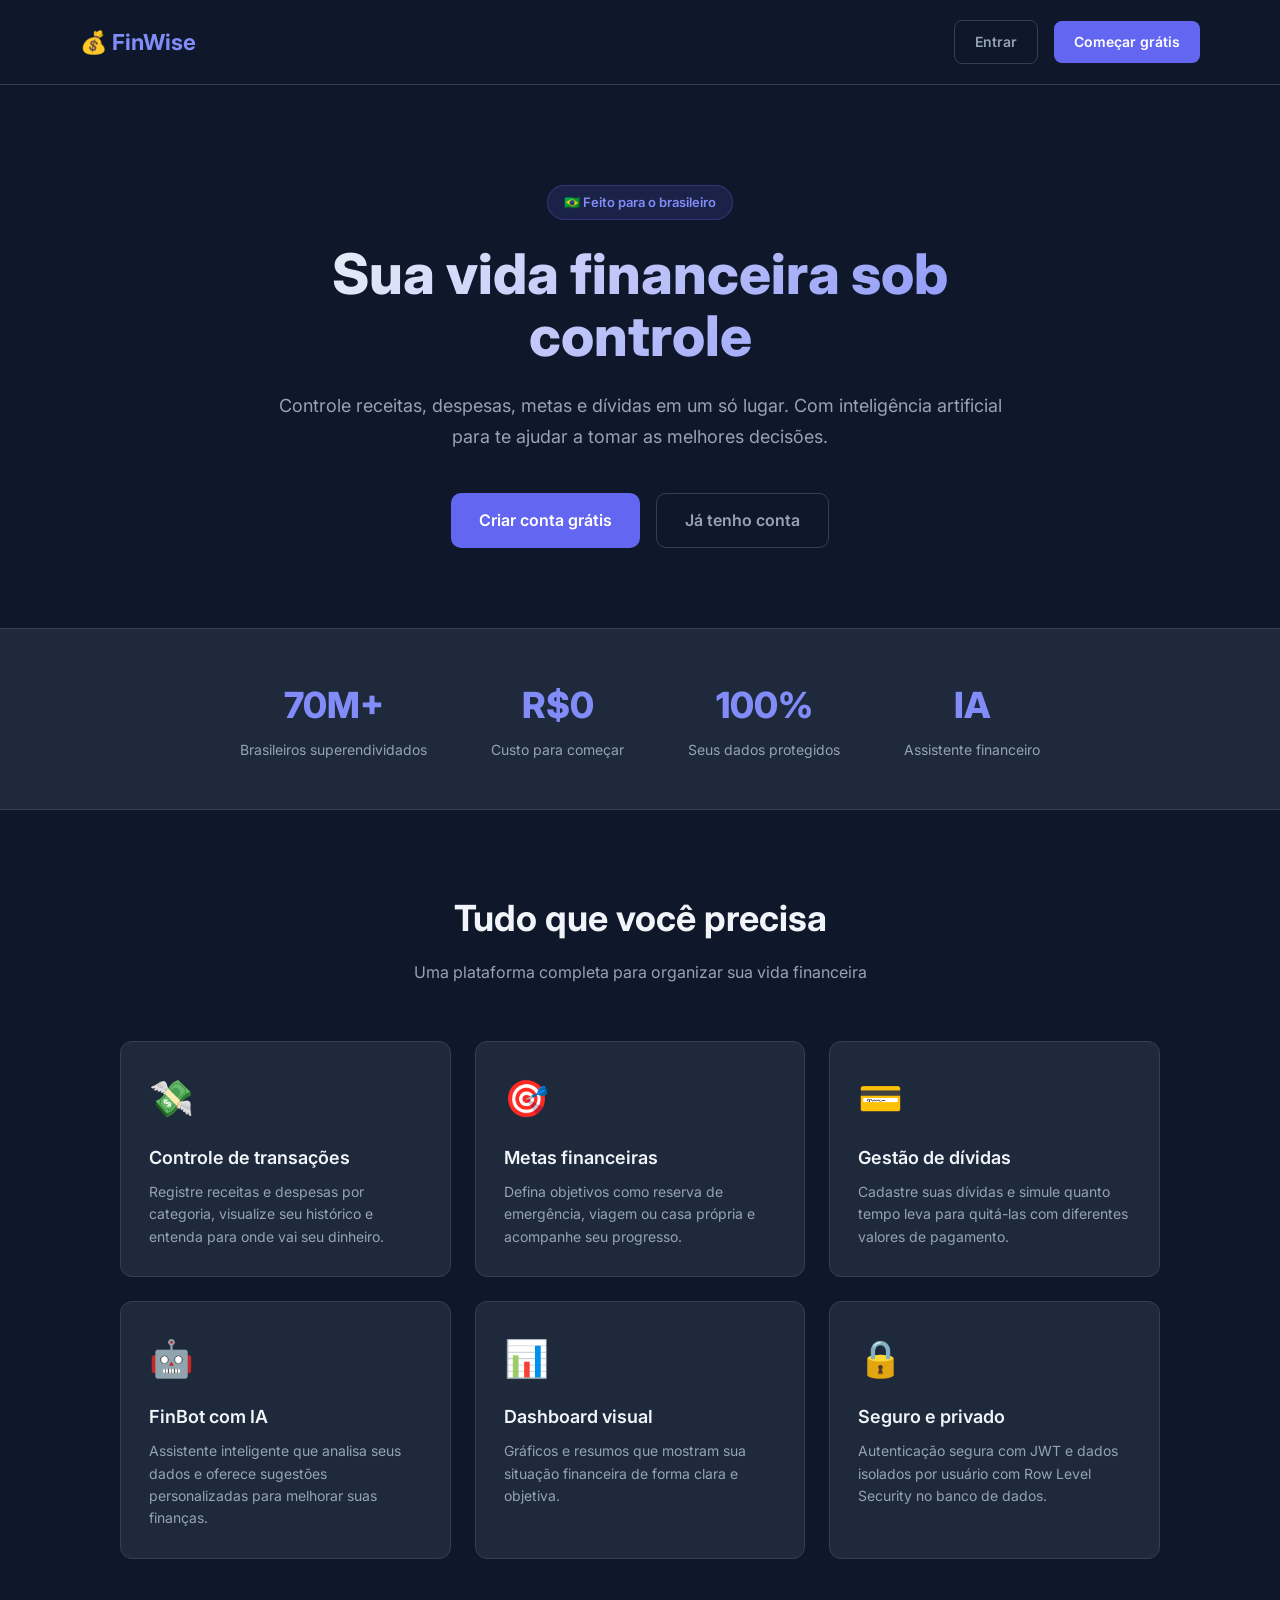
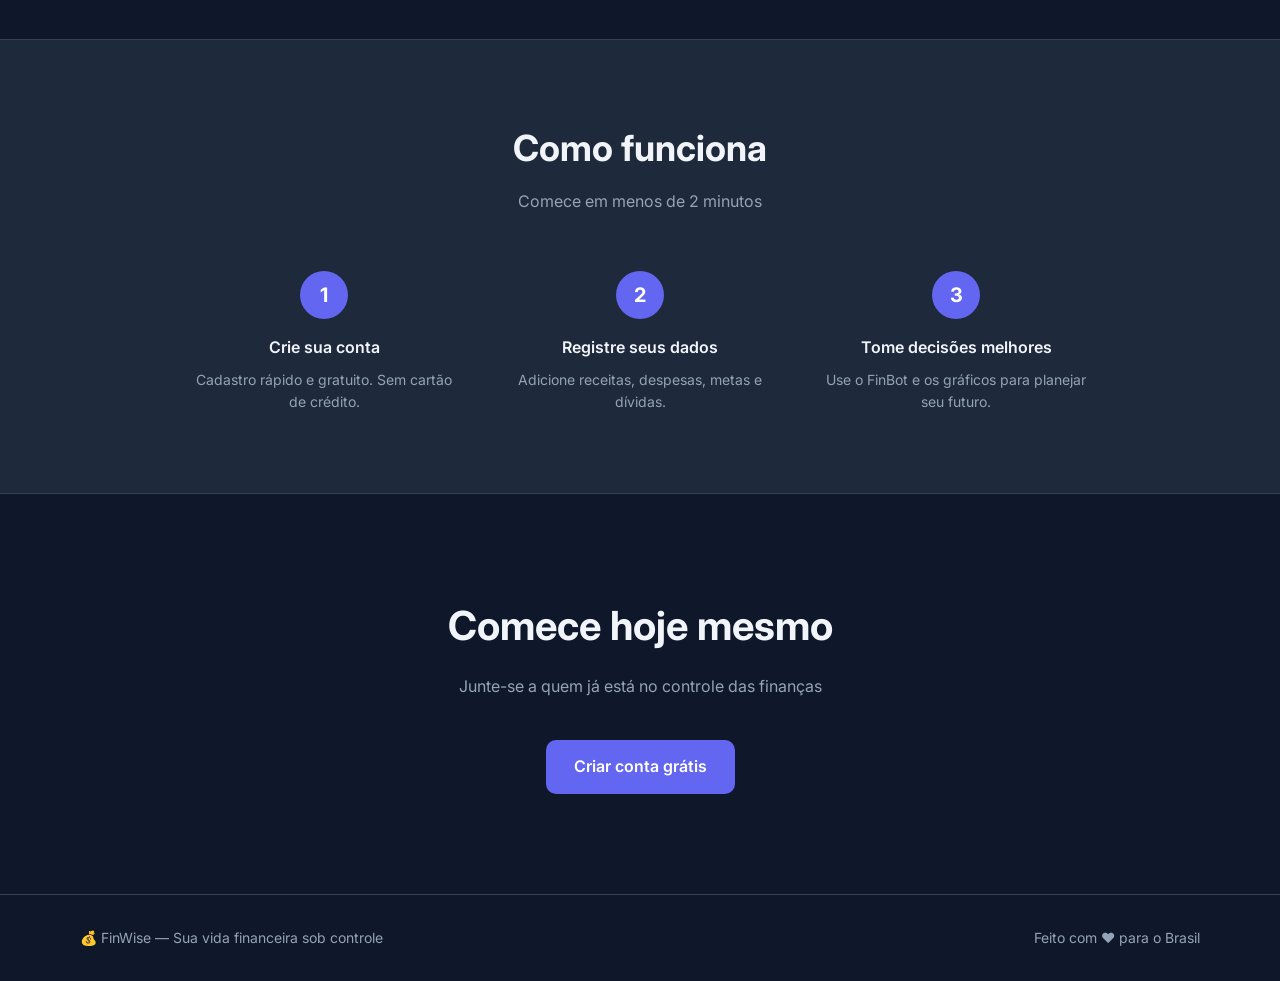
==== frontend/index.html @ f817a83b "feat: forgot password and reset password pages" ====
<!DOCTYPE html>
<html lang="pt-BR">
<head>
  <meta charset="UTF-8">
  <meta name="viewport" content="width=device-width, initial-scale=1.0">
  <title>FinWise — Sua vida financeira sob controle</title>
  <link rel="preconnect" href="https://fonts.googleapis.com">
  <link href="https://fonts.googleapis.com/css2?family=Inter:wght@400;500;600;700;800&display=swap" rel="stylesheet">
  <link rel="stylesheet" href="css/global.css">
  <style>
    /* ===== HERO ===== */
    .nav {
      display: flex;
      justify-content: space-between;
      align-items: center;
      padding: 20px 80px;
      border-bottom: 1px solid var(--border);
    }

    .nav-logo {
      font-size: 22px;
      font-weight: 700;
      color: var(--primary-light);
    }

    .nav-links {
      display: flex;
      gap: 16px;
      align-items: center;
    }

    .hero {
      text-align: center;
      padding: 100px 24px 80px;
      max-width: 800px;
      margin: 0 auto;
    }

    .hero-badge {
      display: inline-block;
      background: rgba(99,102,241,0.15);
      border: 1px solid rgba(99,102,241,0.3);
      color: var(--primary-light);
      padding: 6px 16px;
      border-radius: 99px;
      font-size: 13px;
      font-weight: 600;
      margin-bottom: 24px;
    }

    .hero h1 {
      font-size: 56px;
      font-weight: 800;
      line-height: 1.1;
      margin-bottom: 24px;
      background: linear-gradient(135deg, #f1f5f9, #818cf8);
      -webkit-background-clip: text;
      -webkit-text-fill-color: transparent;
    }

    .hero p {
      font-size: 18px;
      color: var(--text-muted);
      margin-bottom: 40px;
      line-height: 1.7;
    }

    .hero-btns {
      display: flex;
      gap: 16px;
      justify-content: center;
    }

    /* ===== STATS ===== */
    .stats {
      display: flex;
      justify-content: center;
      gap: 64px;
      padding: 48px;
      border-top: 1px solid var(--border);
      border-bottom: 1px solid var(--border);
      background: var(--bg-card);
    }

    .stat-item {
      text-align: center;
    }

    .stat-value {
      font-size: 36px;
      font-weight: 800;
      color: var(--primary-light);
    }

    .stat-label {
      font-size: 14px;
      color: var(--text-muted);
      margin-top: 4px;
    }

    /* ===== FEATURES ===== */
    .features {
      padding: 80px 80px;
      max-width: 1200px;
      margin: 0 auto;
    }

    .section-title {
      text-align: center;
      font-size: 36px;
      font-weight: 700;
      margin-bottom: 12px;
    }

    .section-subtitle {
      text-align: center;
      color: var(--text-muted);
      font-size: 16px;
      margin-bottom: 56px;
    }

    .features-grid {
      display: grid;
      grid-template-columns: repeat(3, 1fr);
      gap: 24px;
    }

    .feature-card {
      background: var(--bg-card);
      border: 1px solid var(--border);
      border-radius: var(--radius);
      padding: 28px;
      transition: border-color 0.2s, transform 0.2s;
    }

    .feature-card:hover {
      border-color: var(--primary);
      transform: translateY(-4px);
    }

    .feature-icon {
      font-size: 36px;
      margin-bottom: 16px;
    }

    .feature-card h3 {
      font-size: 18px;
      font-weight: 600;
      margin-bottom: 8px;
    }

    .feature-card p {
      font-size: 14px;
      color: var(--text-muted);
      line-height: 1.6;
    }

    /* ===== HOW IT WORKS ===== */
    .how {
      background: var(--bg-card);
      border-top: 1px solid var(--border);
      border-bottom: 1px solid var(--border);
      padding: 80px;
    }

    .steps {
      display: flex;
      justify-content: center;
      gap: 48px;
      max-width: 900px;
      margin: 0 auto;
    }

    .step {
      text-align: center;
      flex: 1;
    }

    .step-number {
      width: 48px;
      height: 48px;
      border-radius: 50%;
      background: var(--primary);
      color: white;
      font-size: 20px;
      font-weight: 700;
      display: flex;
      align-items: center;
      justify-content: center;
      margin: 0 auto 16px;
    }

    .step h3 {
      font-size: 16px;
      font-weight: 600;
      margin-bottom: 8px;
    }

    .step p {
      font-size: 14px;
      color: var(--text-muted);
    }

    /* ===== CTA ===== */
    .cta {
      text-align: center;
      padding: 100px 24px;
    }

    .cta h2 {
      font-size: 40px;
      font-weight: 700;
      margin-bottom: 16px;
    }

    .cta p {
      color: var(--text-muted);
      font-size: 16px;
      margin-bottom: 40px;
    }

    /* ===== FOOTER ===== */
    footer {
      border-top: 1px solid var(--border);
      padding: 32px 80px;
      display: flex;
      justify-content: space-between;
      align-items: center;
      color: var(--text-muted);
      font-size: 14px;
    }
  </style>
</head>
<body>

  <!-- NAV -->
  <nav class="nav">
    <div class="nav-logo">💰 FinWise</div>
    <div class="nav-links">
      <a href="pages/login.html" class="btn btn-ghost">Entrar</a>
      <a href="pages/register.html" class="btn btn-primary">Começar grátis</a>
    </div>
  </nav>

  <!-- HERO -->
  <section class="hero">
    <div class="hero-badge">🇧🇷 Feito para o brasileiro</div>
    <h1>Sua vida financeira sob controle</h1>
    <p>Controle receitas, despesas, metas e dívidas em um só lugar. Com inteligência artificial para te ajudar a tomar as melhores decisões.</p>
    <div class="hero-btns">
      <a href="pages/register.html" class="btn btn-primary btn-lg">Criar conta grátis</a>
      <a href="pages/login.html" class="btn btn-ghost btn-lg">Já tenho conta</a>
    </div>
  </section>

  <!-- STATS -->
  <div class="stats">
    <div class="stat-item">
      <p class="stat-value">70M+</p>
      <p class="stat-label">Brasileiros superendividados</p>
    </div>
    <div class="stat-item">
      <p class="stat-value">R$0</p>
      <p class="stat-label">Custo para começar</p>
    </div>
    <div class="stat-item">
      <p class="stat-value">100%</p>
      <p class="stat-label">Seus dados protegidos</p>
    </div>
    <div class="stat-item">
      <p class="stat-value">IA</p>
      <p class="stat-label">Assistente financeiro</p>
    </div>
  </div>

  <!-- FEATURES -->
  <section class="features">
    <h2 class="section-title">Tudo que você precisa</h2>
    <p class="section-subtitle">Uma plataforma completa para organizar sua vida financeira</p>

    <div class="features-grid">
      <div class="feature-card">
        <div class="feature-icon">💸</div>
        <h3>Controle de transações</h3>
        <p>Registre receitas e despesas por categoria, visualize seu histórico e entenda para onde vai seu dinheiro.</p>
      </div>
      <div class="feature-card">
        <div class="feature-icon">🎯</div>
        <h3>Metas financeiras</h3>
        <p>Defina objetivos como reserva de emergência, viagem ou casa própria e acompanhe seu progresso.</p>
      </div>
      <div class="feature-card">
        <div class="feature-icon">💳</div>
        <h3>Gestão de dívidas</h3>
        <p>Cadastre suas dívidas e simule quanto tempo leva para quitá-las com diferentes valores de pagamento.</p>
      </div>
      <div class="feature-card">
        <div class="feature-icon">🤖</div>
        <h3>FinBot com IA</h3>
        <p>Assistente inteligente que analisa seus dados e oferece sugestões personalizadas para melhorar suas finanças.</p>
      </div>
      <div class="feature-card">
        <div class="feature-icon">📊</div>
        <h3>Dashboard visual</h3>
        <p>Gráficos e resumos que mostram sua situação financeira de forma clara e objetiva.</p>
      </div>
      <div class="feature-card">
        <div class="feature-icon">🔒</div>
        <h3>Seguro e privado</h3>
        <p>Autenticação segura com JWT e dados isolados por usuário com Row Level Security no banco de dados.</p>
      </div>
    </div>
  </section>

  <!-- HOW IT WORKS -->
  <section class="how">
    <h2 class="section-title">Como funciona</h2>
    <p class="section-subtitle">Comece em menos de 2 minutos</p>
    <div class="steps">
      <div class="step">
        <div class="step-number">1</div>
        <h3>Crie sua conta</h3>
        <p>Cadastro rápido e gratuito. Sem cartão de crédito.</p>
      </div>
      <div class="step">
        <div class="step-number">2</div>
        <h3>Registre seus dados</h3>
        <p>Adicione receitas, despesas, metas e dívidas.</p>
      </div>
      <div class="step">
        <div class="step-number">3</div>
        <h3>Tome decisões melhores</h3>
        <p>Use o FinBot e os gráficos para planejar seu futuro.</p>
      </div>
    </div>
  </section>

  <!-- CTA -->
  <section class="cta">
    <h2>Comece hoje mesmo</h2>
    <p>Junte-se a quem já está no controle das finanças</p>
    <a href="pages/register.html" class="btn btn-primary btn-lg">Criar conta grátis</a>
  </section>

  <!-- FOOTER -->
  <footer>
    <span>💰 FinWise — Sua vida financeira sob controle</span>
    <span>Feito com ❤️ para o Brasil</span>
  </footer>

</body>
</html>
---- frontend/css/global.css ----
/* ===== RESET & BASE ===== */
* {
  margin: 0;
  padding: 0;
  box-sizing: border-box;
}

:root {
  --primary: #6366f1;
  --primary-dark: #4f46e5;
  --primary-light: #818cf8;
  --success: #22c55e;
  --danger: #ef4444;
  --warning: #f59e0b;
  --bg: #0f172a;
  --bg-card: #1e293b;
  --bg-input: #334155;
  --border: #334155;
  --text: #f1f5f9;
  --text-muted: #94a3b8;
  --radius: 12px;
  --shadow: 0 4px 24px rgba(0,0,0,0.3);
}

body {
  font-family: 'Inter', system-ui, sans-serif;
  background: var(--bg);
  color: var(--text);
  min-height: 100vh;
  line-height: 1.6;
}

a {
  color: var(--primary-light);
  text-decoration: none;
}

a:hover {
  color: var(--text);
}

/* ===== CARDS ===== */
.card {
  background: var(--bg-card);
  border: 1px solid var(--border);
  border-radius: var(--radius);
  padding: 24px;
}

/* ===== BOTÕES ===== */
.btn {
  display: inline-flex;
  align-items: center;
  justify-content: center;
  gap: 8px;
  padding: 10px 20px;
  border-radius: 8px;
  border: none;
  font-size: 14px;
  font-weight: 600;
  cursor: pointer;
  transition: all 0.2s;
}

.btn-primary {
  background: var(--primary);
  color: white;
}

.btn-primary:hover {
  background: var(--primary-dark);
  transform: translateY(-1px);
}

.btn-success {
  background: var(--success);
  color: white;
}

.btn-danger {
  background: var(--danger);
  color: white;
}

.btn-ghost {
  background: transparent;
  color: var(--text-muted);
  border: 1px solid var(--border);
}

.btn-ghost:hover {
  color: var(--text);
  border-color: var(--primary);
}

.btn-lg {
  padding: 14px 28px;
  font-size: 16px;
  border-radius: 10px;
}

.btn-full {
  width: 100%;
}

/* ===== FORMULÁRIOS ===== */
.form-group {
  display: flex;
  flex-direction: column;
  gap: 6px;
  margin-bottom: 16px;
}

.form-group label {
  font-size: 13px;
  font-weight: 500;
  color: var(--text-muted);
}

.form-group input,
.form-group select,
.form-group textarea {
  background: var(--bg-input);
  border: 1px solid var(--border);
  border-radius: 8px;
  padding: 10px 14px;
  color: var(--text);
  font-size: 14px;
  outline: none;
  transition: border-color 0.2s;
}

.form-group input:focus,
.form-group select:focus,
.form-group textarea:focus {
  border-color: var(--primary);
}

.form-group input::placeholder {
  color: var(--text-muted);
}

/* ===== BADGES ===== */
.badge {
  display: inline-flex;
  align-items: center;
  padding: 3px 10px;
  border-radius: 99px;
  font-size: 12px;
  font-weight: 600;
}

.badge-income {
  background: rgba(34, 197, 94, 0.15);
  color: var(--success);
}

.badge-expense {
  background: rgba(239, 68, 68, 0.15);
  color: var(--danger);
}

/* ===== ALERTAS ===== */
.alert {
  padding: 12px 16px;
  border-radius: 8px;
  font-size: 14px;
  margin-bottom: 16px;
}

.alert-error {
  background: rgba(239, 68, 68, 0.1);
  border: 1px solid rgba(239, 68, 68, 0.3);
  color: #fca5a5;
}

.alert-success {
  background: rgba(34, 197, 94, 0.1);
  border: 1px solid rgba(34, 197, 94, 0.3);
  color: #86efac;
}

/* ===== LOADING ===== */
.spinner {
  width: 20px;
  height: 20px;
  border: 2px solid rgba(255,255,255,0.3);
  border-top-color: white;
  border-radius: 50%;
  animation: spin 0.8s linear infinite;
}

@keyframes spin {
  to { transform: rotate(360deg); }
}

/* ===== UTILITÁRIOS ===== */
.text-success { color: var(--success); }
.text-danger  { color: var(--danger); }
.text-muted   { color: var(--text-muted); }
.text-center  { text-align: center; }
.mt-1 { margin-top: 8px; }
.mt-2 { margin-top: 16px; }
.mt-3 { margin-top: 24px; }
.hidden { display: none; }
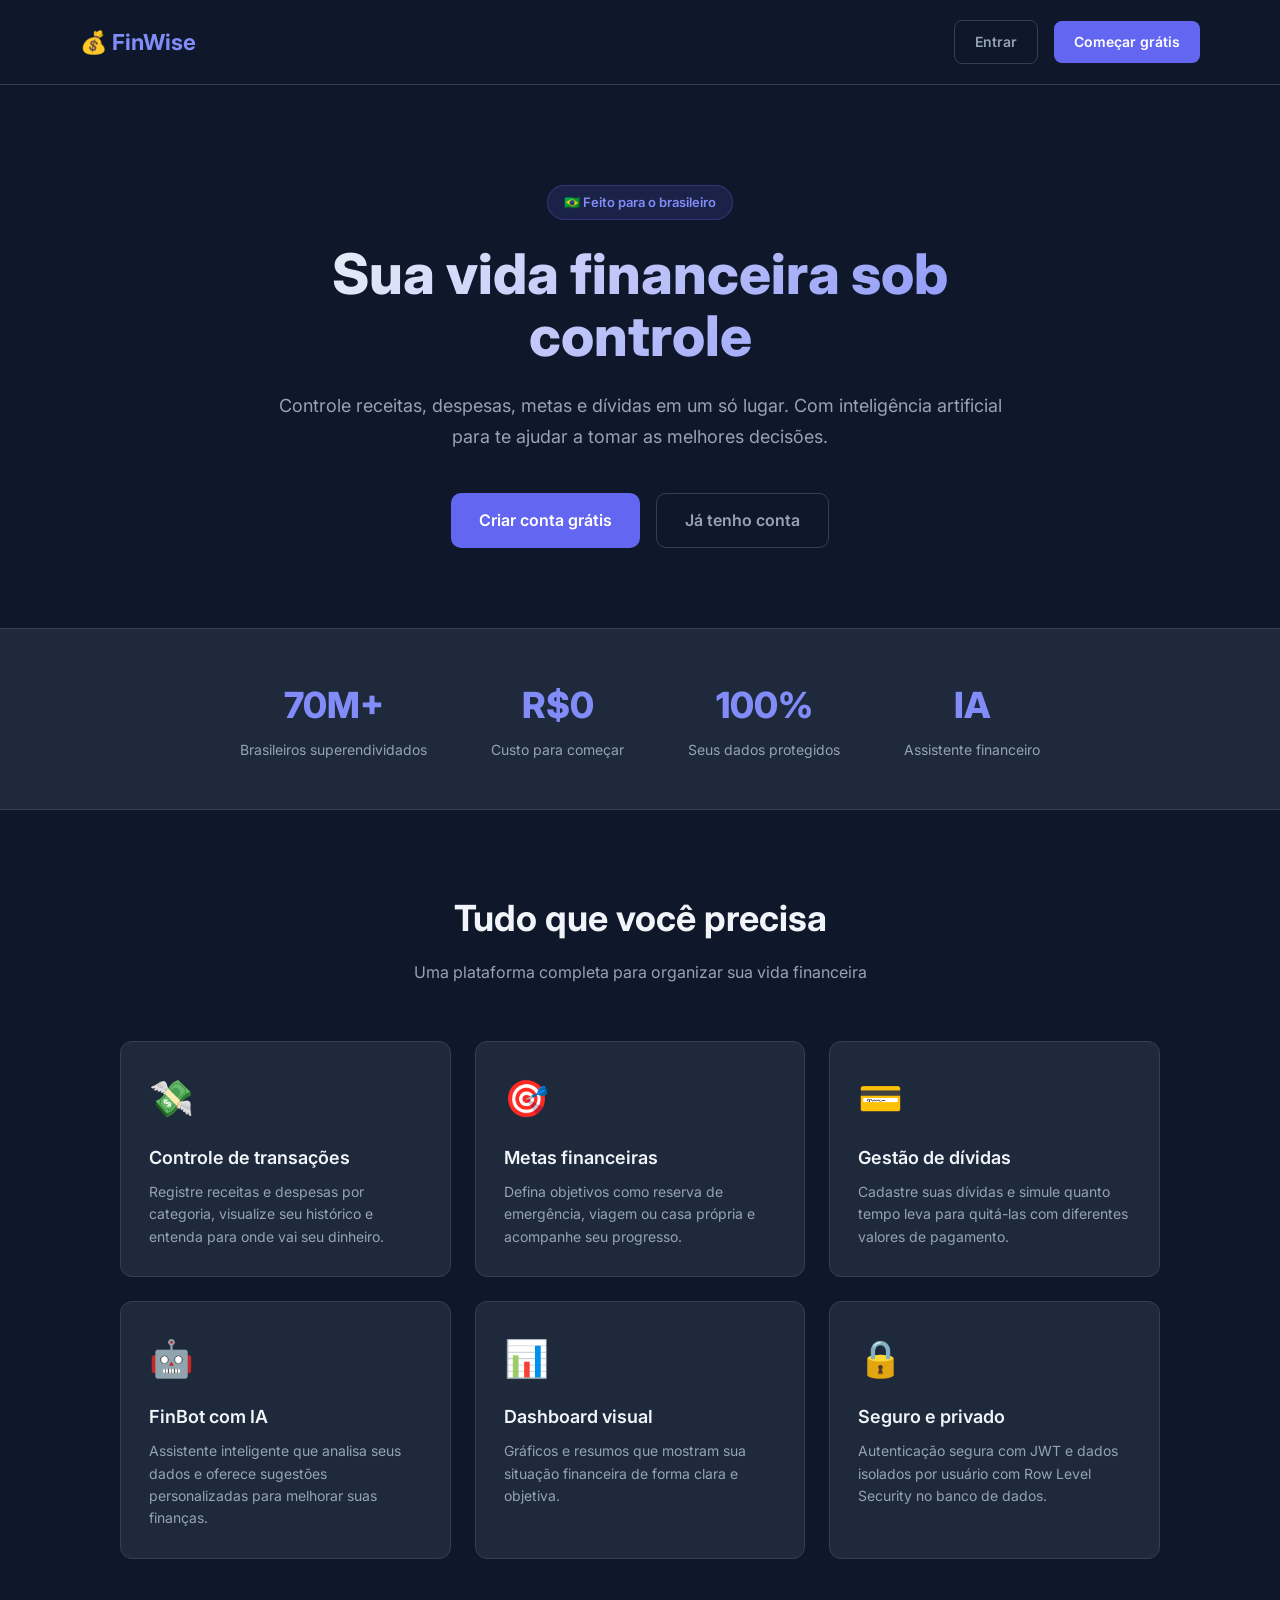
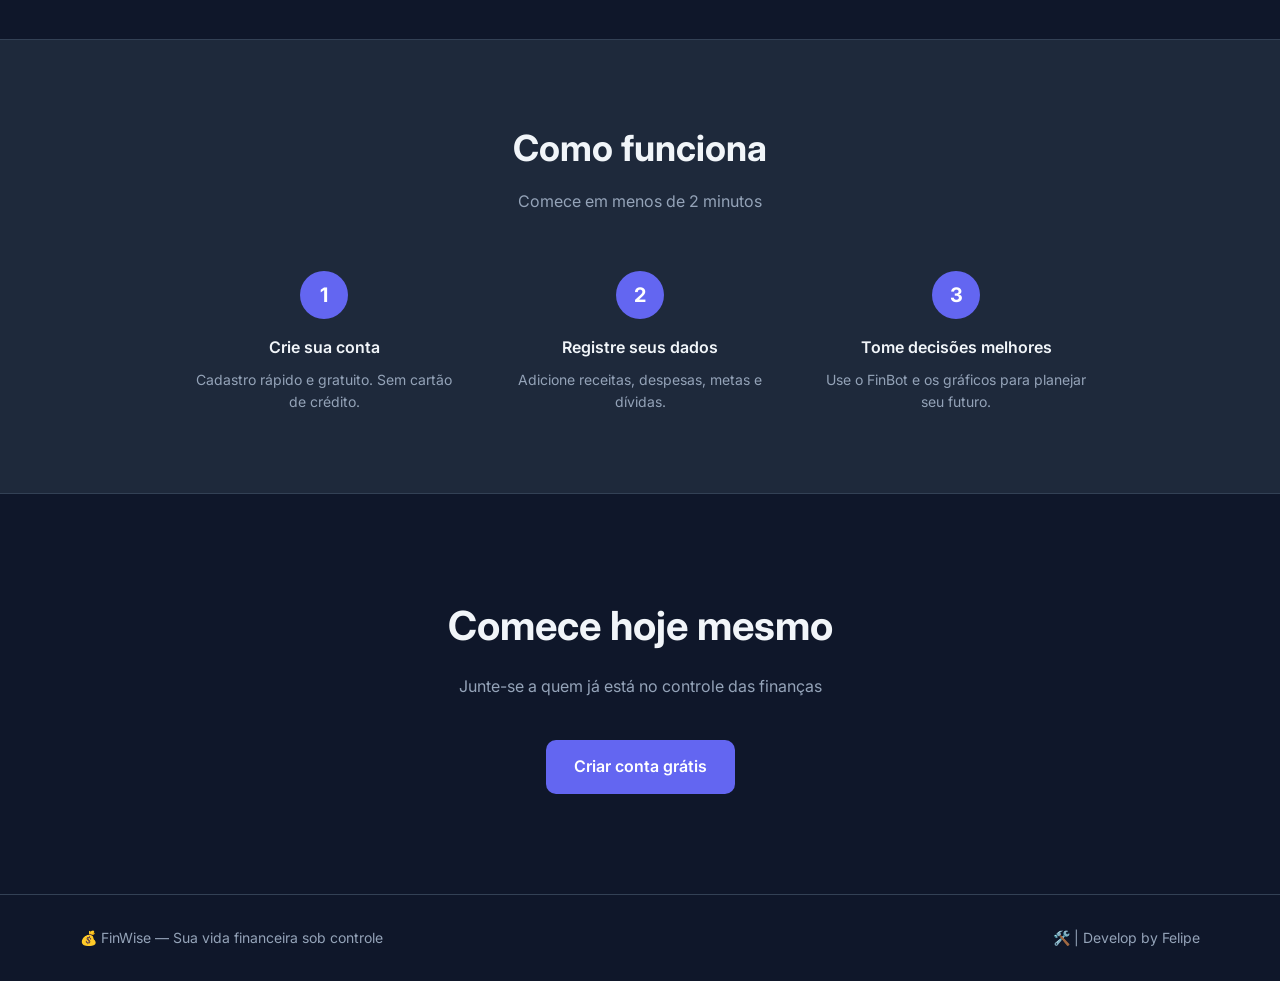
==== commit 78019b0b: "update footer text" ====
--- a/frontend/index.html
+++ b/frontend/index.html
@@ -230,6 +230,10 @@
       font-size: 14px;
     }
   </style>
+  <link rel="icon" type="image/x-icon" href="/favicon.ico">
+  <link rel="icon" type="image/png" sizes="32x32" href="/favicon-32x32.png">
+  <link rel="icon" type="image/png" sizes="16x16" href="/favicon-16x16.png">
+  <link rel="apple-touch-icon" sizes="180x180" href="/apple-touch-icon.png">
 </head>
 <body>
 
@@ -345,7 +349,7 @@
   <!-- FOOTER -->
   <footer>
     <span>💰 FinWise — Sua vida financeira sob controle</span>
-    <span>Feito com ❤️ para o Brasil</span>
+    <span>🛠️ | Develop by Felipe</span>
   </footer>
 
 </body>
--- a/frontend/css/global.css
+++ b/frontend/css/global.css
@@ -47,7 +47,7 @@
   padding: 24px;
 }
 
-/* ===== BOTÕES ===== */
+/* ===== BUTTONS ===== */
 .btn {
   display: inline-flex;
   align-items: center;
@@ -103,7 +103,7 @@
   width: 100%;
 }
 
-/* ===== FORMULÁRIOS ===== */
+/* ===== FORMS ===== */
 .form-group {
   display: flex;
   flex-direction: column;
@@ -160,7 +160,7 @@
   color: var(--danger);
 }
 
-/* ===== ALERTAS ===== */
+/* ===== ALERTS ===== */
 .alert {
   padding: 12px 16px;
   border-radius: 8px;
@@ -194,7 +194,7 @@
   to { transform: rotate(360deg); }
 }
 
-/* ===== UTILITÁRIOS ===== */
+/* ===== UTILITIES ===== */
 .text-success { color: var(--success); }
 .text-danger  { color: var(--danger); }
 .text-muted   { color: var(--text-muted); }
@@ -202,4 +202,4 @@
 .mt-1 { margin-top: 8px; }
 .mt-2 { margin-top: 16px; }
 .mt-3 { margin-top: 24px; }
-.hidden { display: none; }+.hidden { display: none; }
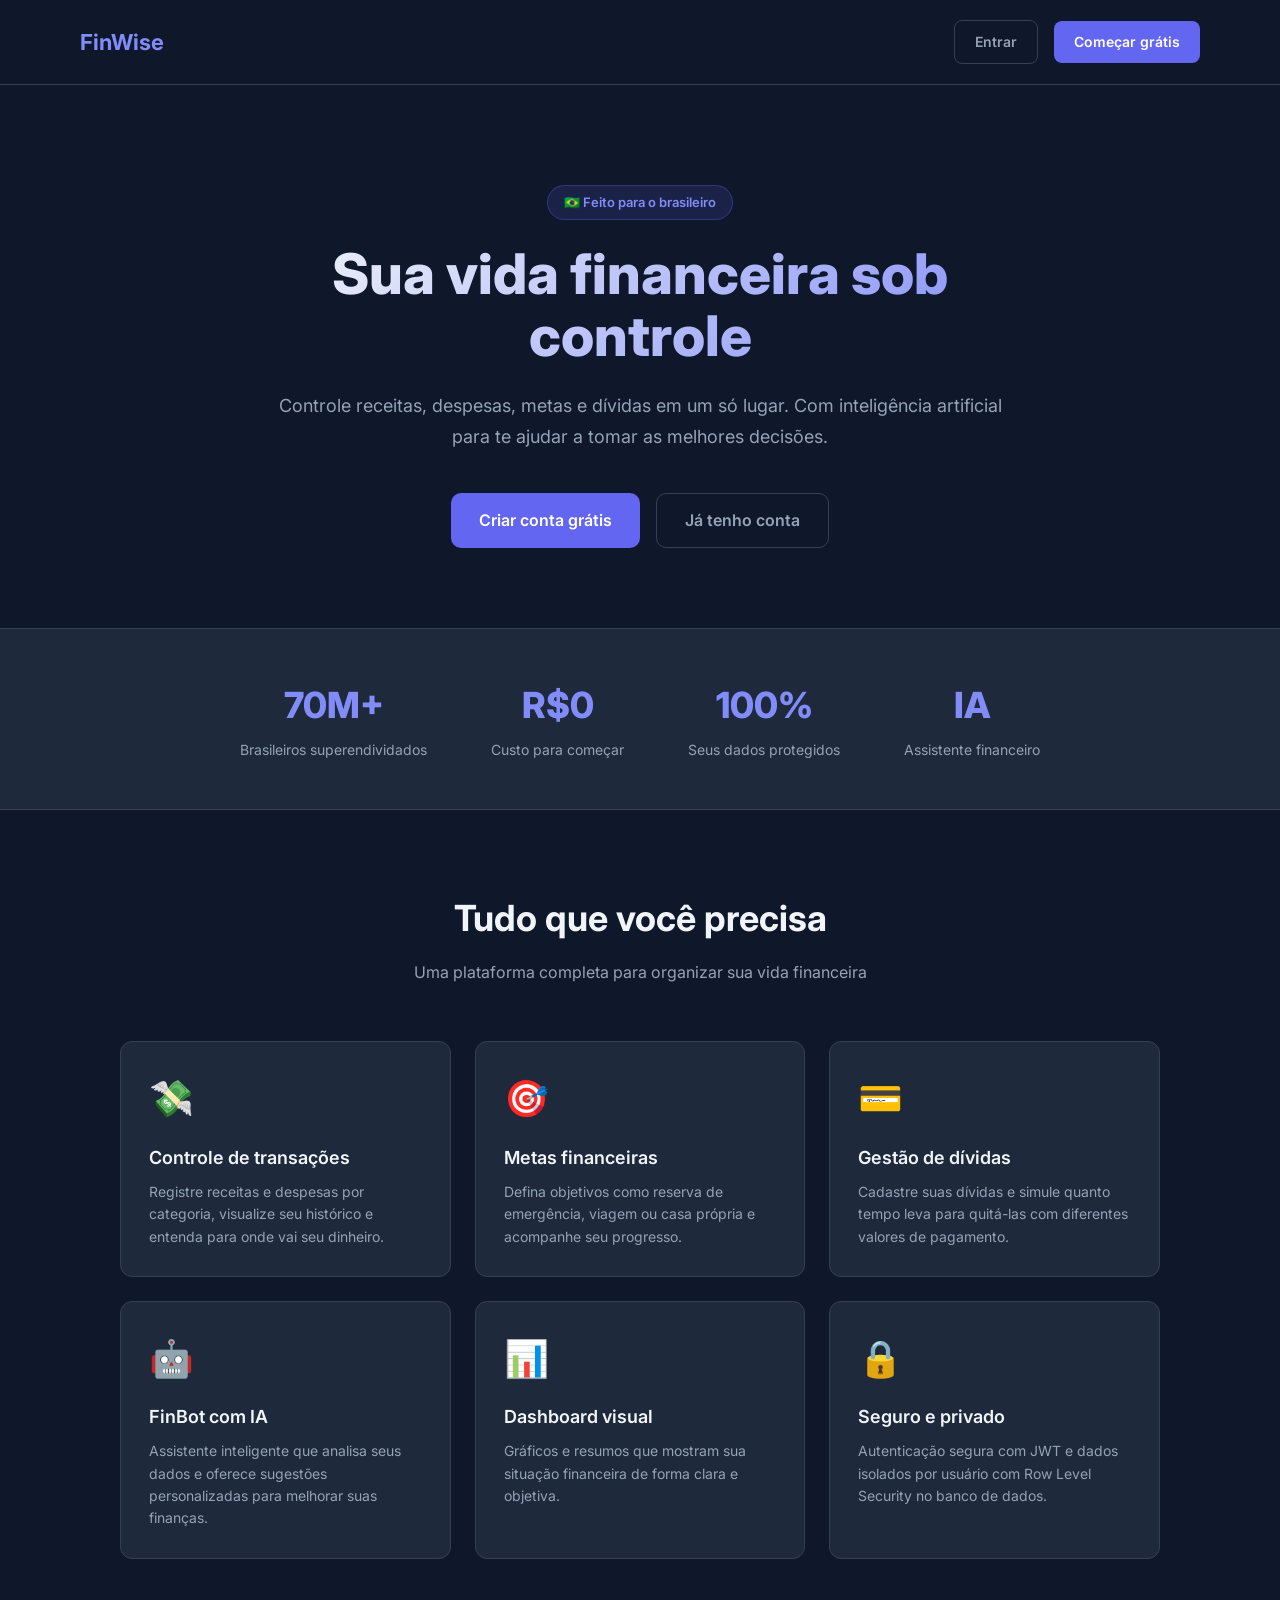
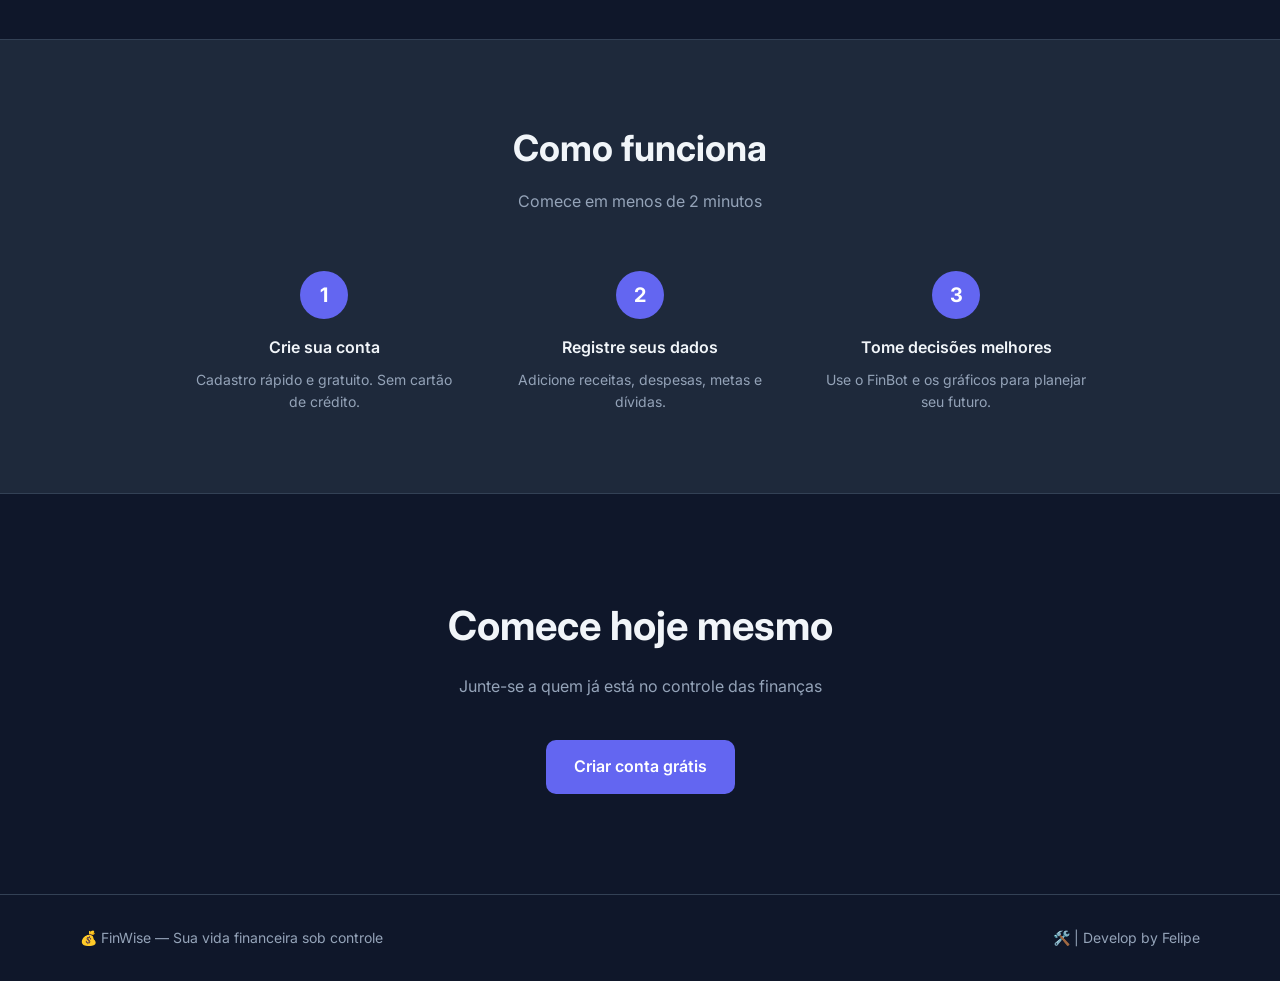
==== commit 17228026: "update text upper" ====
--- a/frontend/index.html
+++ b/frontend/index.html
@@ -239,7 +239,7 @@
 
   <!-- NAV -->
   <nav class="nav">
-    <div class="nav-logo">💰 FinWise</div>
+    <div class="nav-logo">FinWise</div>
     <div class="nav-links">
       <a href="pages/login.html" class="btn btn-ghost">Entrar</a>
       <a href="pages/register.html" class="btn btn-primary">Começar grátis</a>
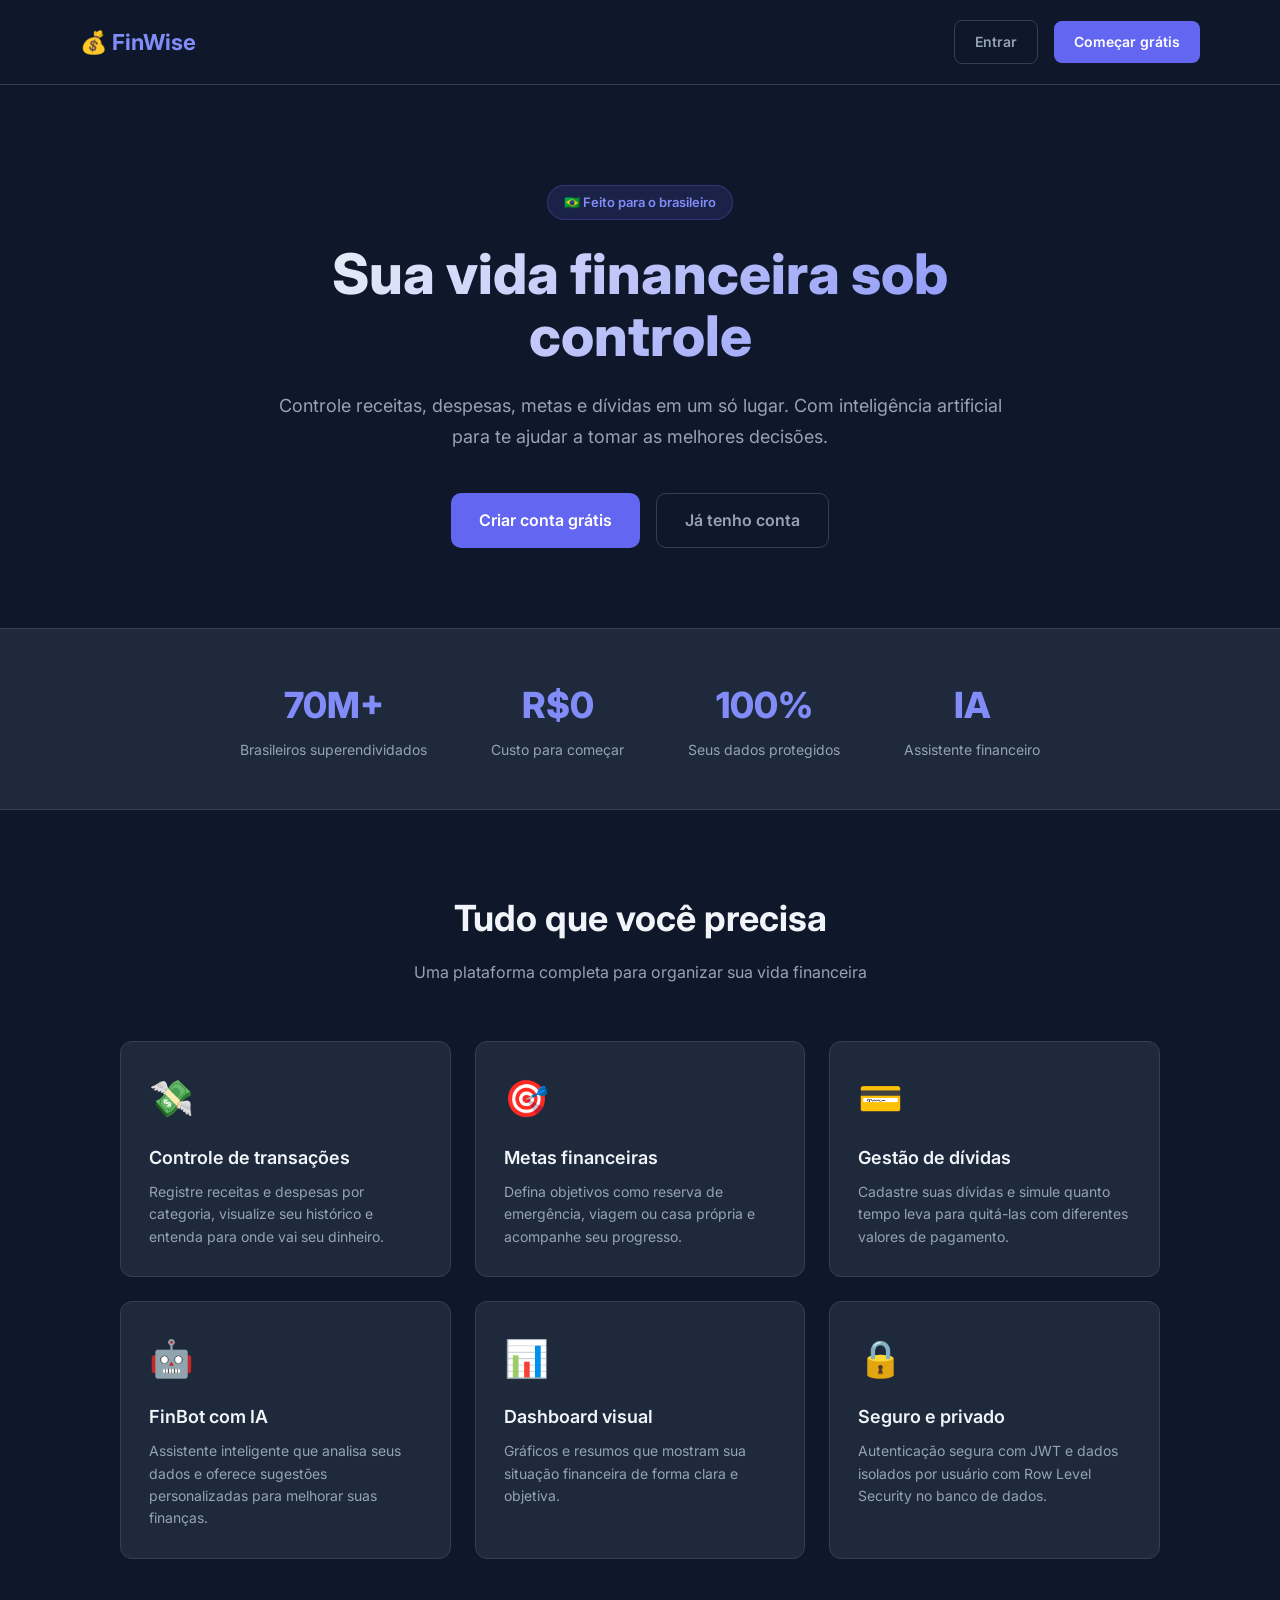
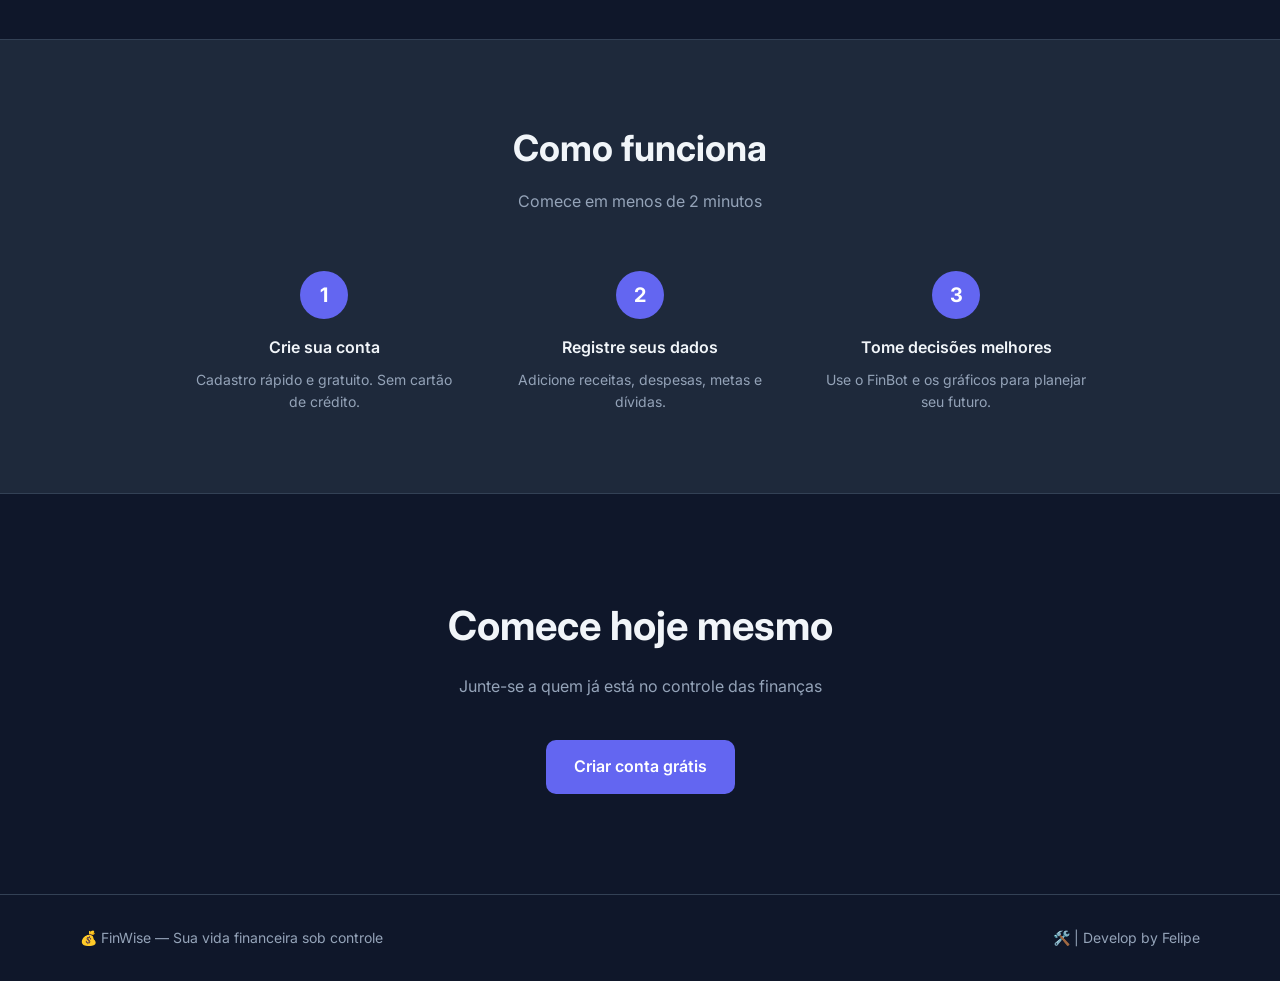
==== commit 3bfe1ae1: "error register fixed" ====
--- a/frontend/index.html
+++ b/frontend/index.html
@@ -239,7 +239,7 @@
 
   <!-- NAV -->
   <nav class="nav">
-    <div class="nav-logo">FinWise</div>
+    <div class="nav-logo">💰 FinWise</div>
     <div class="nav-links">
       <a href="pages/login.html" class="btn btn-ghost">Entrar</a>
       <a href="pages/register.html" class="btn btn-primary">Começar grátis</a>
